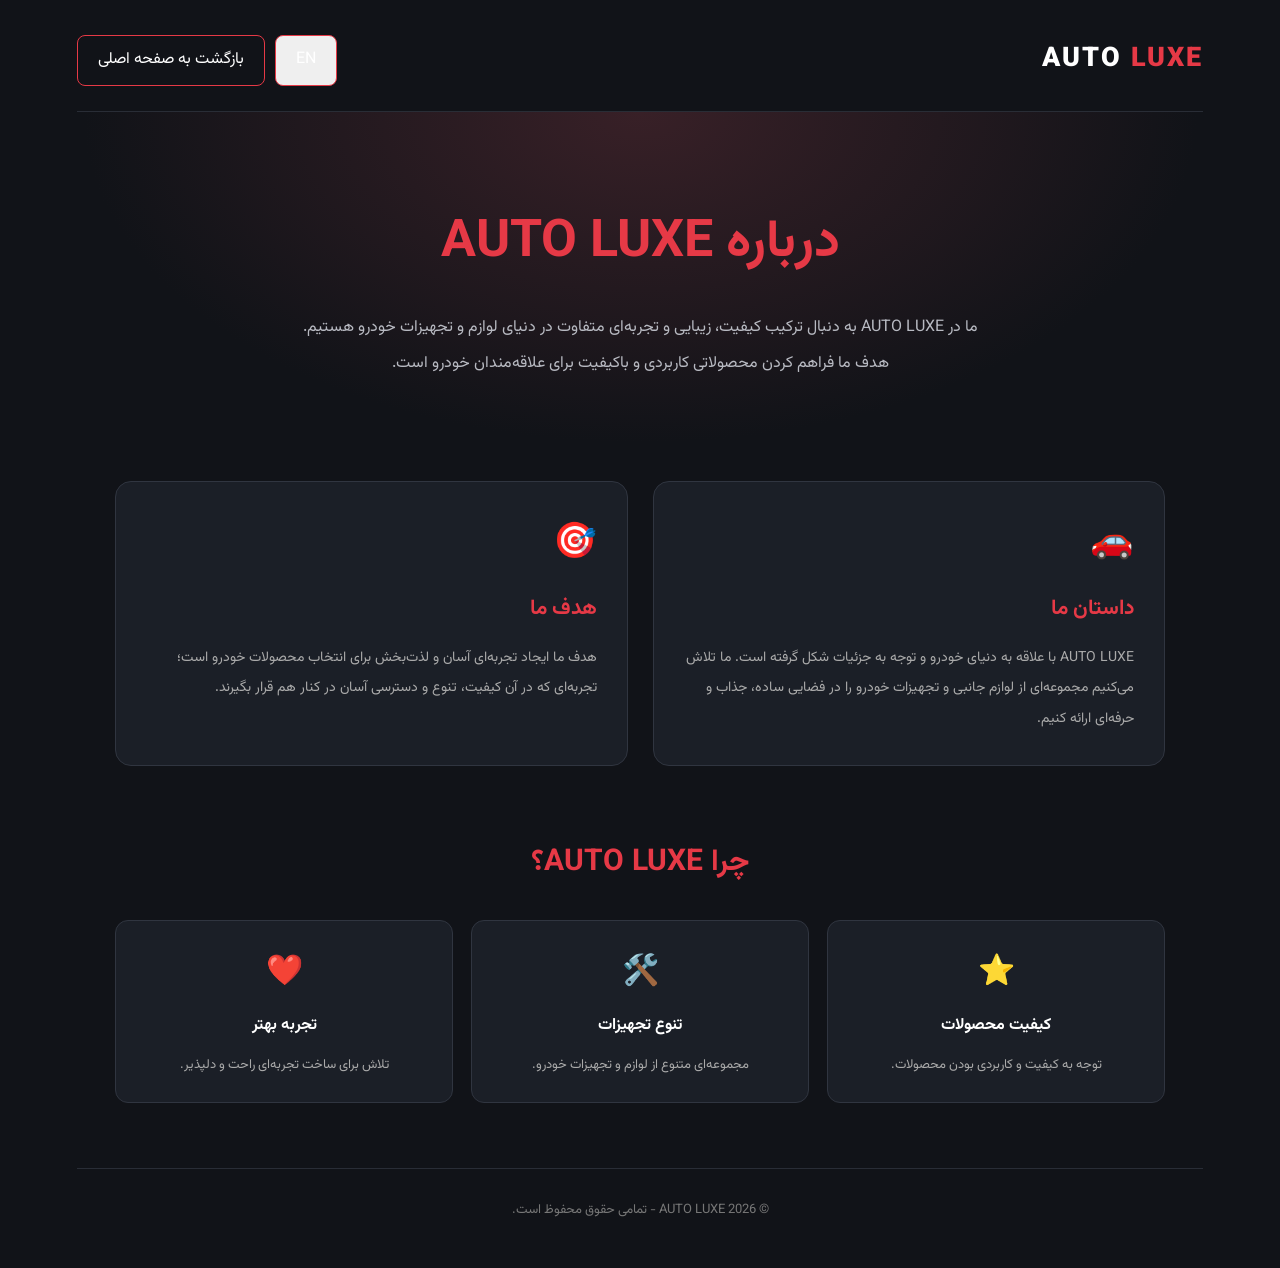
==== about.html @ 9f7d2a21 "Update about.html" ====
<!DOCTYPE html>
<html lang="fa" dir="rtl">
<head>
  <meta charset="UTF-8">
  <meta name="viewport" content="width=device-width, initial-scale=1.0">
  <title>درباره ما | AUTO LUXE</title>
  <link rel="stylesheet" href="style.css">

  <style>
    .about-page {
      min-height: 100vh;
      background: #111318;
      color: #fff;
      padding: 35px 6%;
    }

    .about-header {
      display: flex;
      justify-content: space-between;
      align-items: center;
      padding-bottom: 25px;
      border-bottom: 1px solid #292d36;
    }

    .about-logo {
      font-size: 27px;
      font-weight: 900;
      letter-spacing: 2px;
    }

    .about-logo span { color: #e63946; }

    .about-back {
      color: #fff;
      text-decoration: none;
      border: 1px solid #e63946;
      padding: 10px 20px;
      border-radius: 8px;
      transition: .3s;
    }

    .about-back:hover {
      background: #e63946;
    }

    .about-hero {
      text-align: center;
      padding: 85px 15px 65px;
      background: radial-gradient(ellipse at top, #382027, #111318 70%);
    }

    .about-hero h1 {
      font-size: clamp(32px, 5vw, 52px);
      margin-bottom: 20px;
    }

    .about-hero h1 span { color: #e63946; }

    .about-hero p {
      color: #b8bac2;
      line-height: 2.2;
      max-width: 700px;
      margin: auto;
    }

    .about-content {
      max-width: 1050px;
      margin: 35px auto 70px;
      display: grid;
      grid-template-columns: 1fr 1fr;
      gap: 25px;
    }

    .about-box {
      background: #1b1f27;
      border: 1px solid #303540;
      border-radius: 16px;
      padding: 30px;
      transition: .3s;
    }

    .about-box:hover {
      transform: translateY(-6px);
      border-color: #e63946;
    }

    .about-box .about-icon {
      font-size: 35px;
      margin-bottom: 15px;
    }

    .about-box h2 {
      font-size: 21px;
      margin-bottom: 15px;
    }

    .about-box h2 span { color: #e63946; }

    .about-box p {
      color: #aaa;
      line-height: 2.2;
      font-size: 14px;
    }

    .about-features {
      max-width: 1050px;
      margin: auto;
      text-align: center;
      padding-bottom: 65px;
    }

    .about-features h2 {
      font-size: 30px;
      margin-bottom: 30px;
    }

    .about-features h2 span { color: #e63946; }

    .features-grid {
      display: grid;
      grid-template-columns: repeat(3, 1fr);
      gap: 18px;
    }

    .feature-item {
      background: #1b1f27;
      border: 1px solid #303540;
      border-radius: 13px;
      padding: 25px 15px;
    }

    .feature-item .about-icon { font-size: 30px; }

    .feature-item h3 {
      margin: 12px 0;
      font-size: 16px;
    }

    .feature-item p {
      color: #aaa;
      font-size: 13px;
      line-height: 1.9;
    }

    .about-footer {
      text-align: center;
      color: #777;
      padding: 30px 10px 10px;
      border-top: 1px solid #292d36;
      font-size: 13px;
    }

    @media (max-width: 750px) {
      .about-content { grid-template-columns: 1fr; }
      .features-grid { grid-template-columns: 1fr; }
      .about-hero { padding: 55px 10px; }
    }
  </style>
</head>

<body>
  <main class="about-page">

    <header class="about-header">
  <div class="about-logo">AUTO <span>LUXE</span></div>

  <div style="display:flex; gap:10px; align-items:center;">
    <button id="languageToggle" class="about-back" onclick="toggleLanguage()">
      EN
    </button>

    <a href="index.html" class="about-back"
       data-fa="بازگشت به صفحه اصلی"
       data-en="Back to Home">
      بازگشت به صفحه اصلی
    </a>
  </div>
</header>

    <section class="about-hero">
  <h1>
    <span data-fa="درباره" data-en="About">درباره</span>
    <span>AUTO LUXE</span>
  </h1>

  <p
    data-fa="ما در AUTO LUXE به دنبال ترکیب کیفیت، زیبایی و تجربه‌ای متفاوت در دنیای لوازم و تجهیزات خودرو هستیم. هدف ما فراهم کردن محصولاتی کاربردی و باکیفیت برای علاقه‌مندان خودرو است."
    data-en="At AUTO LUXE, we aim to combine quality, style, and a unique experience in the world of automotive accessories and equipment. Our goal is to provide practical, high-quality products for car enthusiasts.">
    ما در AUTO LUXE به دنبال ترکیب کیفیت، زیبایی و تجربه‌ای متفاوت
    در دنیای لوازم و تجهیزات خودرو هستیم.
    هدف ما فراهم کردن محصولاتی کاربردی و باکیفیت برای علاقه‌مندان خودرو است.
  </p>
</section>

   <section class="about-content">

  <div class="about-box">
    <div class="about-icon">🚗</div>
    <h2>
      <span data-fa="داستان" data-en="Our">داستان</span>
      <span data-fa="ما" data-en="Story">ما</span>
    </h2>
    <p
      data-fa="AUTO LUXE با علاقه به دنیای خودرو و توجه به جزئیات شکل گرفته است. ما تلاش می‌کنیم مجموعه‌ای از لوازم جانبی و تجهیزات خودرو را در فضایی ساده، جذاب و حرفه‌ای ارائه کنیم."
      data-en="AUTO LUXE was created from a passion for the automotive world and attention to detail. We strive to offer a collection of car accessories and equipment in a simple, attractive, and professional environment.">
      AUTO LUXE با علاقه به دنیای خودرو و توجه به جزئیات شکل گرفته است.
      ما تلاش می‌کنیم مجموعه‌ای از لوازم جانبی و تجهیزات خودرو را
      در فضایی ساده، جذاب و حرفه‌ای ارائه کنیم.
    </p>
  </div>

  <div class="about-box">
    <div class="about-icon">🎯</div>
    <h2>
      <span data-fa="هدف" data-en="Our">هدف</span>
      <span data-fa="ما" data-en="Mission">ما</span>
    </h2>
    <p
      data-fa="هدف ما ایجاد تجربه‌ای آسان و لذت‌بخش برای انتخاب محصولات خودرو است؛ تجربه‌ای که در آن کیفیت، تنوع و دسترسی آسان در کنار هم قرار بگیرند."
      data-en="Our mission is to make choosing automotive products easy and enjoyable, bringing quality, variety, and convenience together.">
      هدف ما ایجاد تجربه‌ای آسان و لذت‌بخش برای انتخاب محصولات خودرو است؛
      تجربه‌ای که در آن کیفیت، تنوع و دسترسی آسان در کنار هم قرار بگیرند.
    </p>
  </div>

</section>
   <section class="about-features">
  <h2>
    <span data-fa="چرا" data-en="Why">چرا</span>
    <span>AUTO LUXE؟</span>
  </h2>

  <div class="features-grid">

    <div class="feature-item">
      <div class="about-icon">⭐</div>
      <h3 data-fa="کیفیت محصولات" data-en="Product Quality">کیفیت محصولات</h3>
      <p
        data-fa="توجه به کیفیت و کاربردی بودن محصولات."
        data-en="A focus on product quality and practicality.">
        توجه به کیفیت و کاربردی بودن محصولات.
      </p>
    </div>

    <div class="feature-item">
      <div class="about-icon">🛠️</div>
      <h3 data-fa="تنوع تجهیزات" data-en="Wide Selection">تنوع تجهیزات</h3>
      <p
        data-fa="مجموعه‌ای متنوع از لوازم و تجهیزات خودرو."
        data-en="A diverse collection of automotive accessories and equipment.">
        مجموعه‌ای متنوع از لوازم و تجهیزات خودرو.
      </p>
    </div>

    <div class="feature-item">
      <div class="about-icon">❤️</div>
      <h3 data-fa="تجربه بهتر" data-en="Better Experience">تجربه بهتر</h3>
      <p
        data-fa="تلاش برای ساخت تجربه‌ای راحت و دلپذیر."
        data-en="Striving to create a smooth and enjoyable experience.">
        تلاش برای ساخت تجربه‌ای راحت و دلپذیر.
      </p>
    </div>

  </div>
</section>

   <footer class="about-footer"
  data-fa="© 2026 AUTO LUXE - تمامی حقوق محفوظ است."
  data-en="© 2026 AUTO LUXE - All rights reserved.">
  © 2026 AUTO LUXE - تمامی حقوق محفوظ است.
</footer>
  </main>
  <script>
  let currentLanguage = "fa";

  function toggleLanguage() {
    currentLanguage = currentLanguage === "fa" ? "en" : "fa";

    document.documentElement.lang = currentLanguage;
    document.documentElement.dir = currentLanguage === "fa" ? "rtl" : "ltr";

    document.querySelectorAll("[data-fa][data-en]").forEach(element => {
      element.textContent = element.getAttribute(`data-${currentLanguage}`);
    });

    const languageButton = document.getElementById("languageToggle");
    languageButton.textContent = currentLanguage === "fa" ? "EN" : "FA";
  }
</script>
</body>
  
</html>
---- style.css ----
@font-face {
  font-family: "Vazirmatn";
  src: url("images/Vazirmatn%5Bwght%5D.woff2") format("woff2");
  font-weight: 100 900;
  font-style: normal;
  font-display:  block;
}
:root {
  --bg: #101216;
  --surface: #191c22;
  --surface2: #20242c;
  --red: #ef343d;
  --gold: #e6bd72;
  --white: #f7f7f8;
  --muted: #a4a8b1;
  --border: rgba(255,255,255,.09);
}

* { box-sizing: border-box; margin: 0; padding: 0; }

html { scroll-behavior: smooth; scroll-padding-top: 100px; }

body {
  font-family: "Vazirmatn", Tahoma, sans-serif;
  background: var(--bg);
  color: var(--white);
  line-height: 1.8;
  overflow-x: hidden;
}

button, input { font: inherit; }
button, a { -webkit-tap-highlight-color: transparent; }
button { cursor: pointer; }
a { color: inherit; text-decoration: none; }
button:focus-visible, a:focus-visible, input:focus-visible {
  outline: 2px solid var(--gold);
  outline-offset: 4px;
}

.topbar {
  display: flex;
  justify-content: space-between;
  gap: 20px;
  padding: 8px 7%;
  background: #0b0d10;
  color: var(--muted);
  font-size: 11px;
  border-bottom: 1px solid var(--border);
}

.header {
  height: 84px;
  padding: 0 7%;
  display: flex;
  align-items: center;
  justify-content: space-between;
  gap: 25px;
  background: rgba(16,18,22,.96);
  position: sticky;
  top: 0;
  z-index: 20;
  border-bottom: 1px solid var(--border);
  backdrop-filter: blur(18px);
}

.logo { display: flex; align-items: center; gap: 10px; font-weight: 900; letter-spacing: 1px; font-size: 20px; }
.logo b { color: var(--red); }
.logo small { display: block; color: var(--muted); font-size: 8px; letter-spacing: 2px; line-height: 1.5; }
.logo-icon {
  width: 43px; height: 43px; border: 2px solid var(--red);
  transform: skew(-9deg); display: grid; place-items: center;
  font-size: 27px; color: var(--white); border-radius: 9px;
}
.logo-icon span { color: var(--gold); font-size: 12px; }

.nav { display: flex; gap: 28px; font-size: 13px; color: #d6d6da; }
.nav a { transition: color .25s; }
.nav a:hover { color: var(--red); }

.header-actions { display: flex; gap: 12px; align-items: center; }
.icon-btn {
  position: relative; background: var(--surface2); border: 1px solid var(--border);
  width: 42px; height: 42px; border-radius: 12px; color: white; font-size: 21px;
}
.icon-btn:hover { border-color: var(--red); }
.cart-count {
  position: absolute; top: -7px; left: -7px; background: var(--red);
  border-radius: 50%; min-width: 19px; height: 19px; font-size: 11px;
  display: grid; place-items: center;
}
.menu-toggle { display: none; background: none; color: white; border: 0; font-size: 26px; }

.search-panel {
  display: none; gap: 10px; padding: 18px 7%;
  background: var(--surface); border-bottom: 1px solid var(--border);
}
.search-panel.open { display: flex; }
.search-panel input, .newsletter input {
  flex: 1; min-width: 0; padding: 12px 15px; color: white;
  background: var(--bg); border: 1px solid var(--border); border-radius: 10px;
}
.search-panel button, .newsletter button {
  padding: 10px 20px; background: var(--red); color: white; border: 0; border-radius: 10px;
}

.hero {
  min-height: 610px;
  padding: 85px 8%;
  display: flex;
  align-items: center;
  position: relative;
  isolation: isolate;
  overflow: hidden;
  background:
  linear-gradient(
    90deg,
    rgba(10, 12, 16, 0.88) 0%,
    rgba(10, 12, 16, 0.65) 48%,
    rgba(10, 12, 16, 0.20) 100%
  ),
  url("images/sport.jpg") center center / cover no-repeat;
}
.hero-bg {
  position: absolute; inset: 0; z-index: -2;
  background:
    linear-gradient(270deg, rgba(13,15,20,.98) 0%, rgba(13,15,20,.86) 36%, rgba(13,15,20,.22) 100%),
    linear-gradient(0deg, rgba(13,15,20,.75), transparent 55%),
  url("images/sport.jpg") center 55%/cover;
  animation: heroReveal 1.1s ease both;
}
.hero-content { max-width: 570px; animation: rise .8s .1s both; }
.eyebrow, .section-kicker { color: var(--gold); font-size: 11px; letter-spacing: 1.5px; }
.eyebrow { display: flex; align-items: center; gap: 9px; }
.eyebrow i { width: 7px; height: 7px; border-radius: 50%; background: var(--red); box-shadow: 0 0 14px var(--red); }
.hero h1 { font-size: clamp(38px, 5vw, 66px); line-height: 1.5; margin: 20px 0; font-weight: 900; }
.hero h1 span, .section-heading h2 span, .promo h2 span { color: var(--red); }
.hero-content > p { color: #c1c3c9; font-size: 14px; max-width: 440px; line-height: 2.2; }
.hero-buttons { display: flex; gap: 12px; margin-top: 30px; flex-wrap: wrap; }
.btn { display: inline-flex; justify-content: center; align-items: center; gap: 12px; padding: 12px 23px; border-radius: 10px; font-size: 13px; font-weight: 700; transition: .25s; }
.btn-red { background: var(--red); color: white; box-shadow: 0 8px 25px rgba(239,52,61,.18); }
.btn-red:hover { background: #ff4b53; transform: translateY(-3px); box-shadow: 0 12px 30px rgba(239,52,61,.3); }
.btn-outline { border: 1px solid rgba(255,255,255,.35); }
.btn-outline:hover { background: white; color: #111; }
.hero-stats { display: flex; gap: 34px; margin-top: 42px; }
.hero-stats div { display: flex; flex-direction: column; }
.hero-stats strong { font-size: 22px; color: var(--gold); }
.hero-stats small { color: var(--muted); font-size: 11px; }
.hero-badge {
  position: absolute; left: 8%; bottom: 45px; padding: 20px 25px;
  background: rgba(20,22,27,.82); border: 1px solid rgba(230,189,114,.35);
  border-radius: 15px; backdrop-filter: blur(12px); display: flex; flex-direction: column;
}
.hero-badge span { color: var(--gold); font-size: 10px; letter-spacing: 3px; }
.hero-badge strong { font-size: 13px; }
.hero-badge small { color: var(--muted); font-size: 10px; }
.hero-decoration {
  position: absolute; bottom: -55px; right: 24%;
  font-size: clamp(60px, 11vw, 155px); font-weight: 900;
  color: rgba(255,255,255,.025); letter-spacing: 8px; pointer-events: none;
}

.benefits {
  display: grid; grid-template-columns: repeat(4,1fr);
  padding: 27px 7%; background: #171a20; border-bottom: 1px solid var(--border);
}
.benefit { display: flex; align-items: center; justify-content: center; gap: 13px; padding: 8px; border-left: 1px solid var(--border); }
.benefit:last-child { border-left: 0; }
.benefit > span { font-size: 25px; }
.benefit div { display: flex; flex-direction: column; }
.benefit strong { font-size: 12px; }
.benefit small { color: var(--muted); font-size: 10px; }

.section { padding: 90px 7%; }
.section-heading { display: flex; align-items: end; justify-content: space-between; gap: 20px; margin-bottom: 32px; }
.section-heading h2 { font-size: clamp(24px,3vw,35px); margin-top: 7px; font-weight: 800; }
.section-heading > p { font-size: 12px; color: var(--muted); }

.category-grid { display: grid; grid-template-columns: repeat(6,1fr); gap: 15px; }
.category-card {
  color: white; text-align: right; padding: 22px 17px; border-radius: 15px;
  background: linear-gradient(145deg,#20242c,#15171c);
  border: 1px solid var(--border); transition: .3s; min-width: 0;
}
.category-card:hover { transform: translateY(-6px); border-color: var(--red); background: #252932; }
.category-icon {
  width: 54px;
  height: 54px;
  display: grid;
  place-items: center;
  background: #292d36;
  border-radius: 13px;
  margin-bottom: 15px;
  overflow: hidden;
}

.category-icon img {
  width: 100%;
  height: 100%;
  object-fit: contain;
  display: block;
}
.category-card h3 { font-size: 13px; margin-bottom: 8px; }
.category-card > span { font-size: 10px; color: var(--gold); }

.products-section { background: #15171c; }
.filter-group { display: flex; gap: 8px; flex-wrap: wrap; }
.filter-btn { background: transparent; color: var(--muted); border: 1px solid var(--border); border-radius: 8px; padding: 8px 14px; font-size: 11px; }
.filter-btn.active, .filter-btn:hover { background: var(--red); border-color: var(--red); color: white; }

.product-grid { display: grid; grid-template-columns: repeat(4,minmax(0,1fr)); gap: 20px; }
.product-card {
  min-width: 0; border: 1px solid var(--border); border-radius: 15px;
  overflow: hidden; background: #1d2026; transition: .3s;
  animation: rise .5s both;
}
.product-card:hover { transform: translateY(-6px); border-color: rgba(230,189,114,.5); box-shadow: 0 15px 35px #0003; }
.product-image {
  position: relative;
  height: 210px;
  background: transparent;
  overflow: hidden;
}

.product-image img {
  width: 100%;
  height: 100%;
  object-fit: contain;
  display: block;
  transition: transform .5s;
  transform: scale(1);
}

.product-card:hover .product-image img {
  transform: scale(1);
}



.product-placeholder { width: 100%; height: 100%; display: grid; place-items: center; font-size: 65px; background: radial-gradient(circle,#353a44,#1d2026); }
.product-tag { position: absolute; top: 12px; right: 12px; padding: 4px 9px; background: var(--red); color: white; border-radius: 6px; font-size: 10px; }
.product-info { padding: 17px; }
.product-category { color: var(--gold); font-size: 10px; }
.product-info h3 { font-size: 14px; margin: 7px 0; }
.product-description { color: var(--muted); font-size: 11px; min-height: 40px; }
.product-rating { font-size: 11px; color: var(--gold); margin: 10px 0; }
.product-rating small { color: var(--muted); }
.product-bottom { display: flex; justify-content: space-between; align-items: center; gap: 8px; margin-top: 12px; }
.product-price { color: #ff636a; font-weight: 800; font-size: 13px; }
.add-cart { background: transparent; color: white; border: 1px solid #454a55; padding: 8px 10px; border-radius: 8px; font-size: 11px; }
.add-cart:hover { background: var(--red); border-color: var(--red); }
.empty-message { text-align: center; color: var(--muted); padding: 35px; }

.promo {
  margin: 20px 7% 0; padding: 55px 6%; border-radius: 20px;
  overflow: hidden; position: relative; isolation: isolate;
  background: linear-gradient(100deg,#2b1015,#57151b 60%,#16181e);
  border: 1px solid rgba(239,52,61,.25);
}
.promo::after { content:""; position:absolute; inset:0; z-index:-1; background: repeating-linear-gradient(135deg,transparent 0 45px,#ffffff05 46px 47px); }
.promo-content { position: relative; z-index: 2; }
.promo h2 { font-size: clamp(26px,3.5vw,42px); line-height: 1.8; margin: 10px 0; }
.promo p { color: #d4c2c4; font-size: 12px; margin-bottom: 22px; }
.promo-art { position: absolute; left: 7%; top: 50%; transform: translateY(-50%); width: 230px; height: 230px; display: grid; place-items: center; }
.promo-ring { position: absolute; inset: 0; border: 1px solid #ff667044; border-radius: 50%; box-shadow: 0 0 0 30px #ffffff04, 0 0 0 60px #ffffff03; }
.promo-art > span { font-size: 34px; line-height: 1.2; font-weight: 900; color: #ffffff18; text-align: center; transform: rotate(-12deg); }

.services-section { padding-bottom: 100px; }
.service-grid { display: grid; grid-template-columns: repeat(3,1fr); gap: 20px; }
.service-card { background: var(--surface); border: 1px solid var(--border); border-radius: 15px; padding: 27px; transition: .3s; }
.service-card:hover { border-color: var(--gold); transform: translateY(-4px); }
.service-card > span { display: grid; place-items: center; width: 43px; height: 43px; background: #332a20; color: var(--gold); border-radius: 12px; font-size: 23px; }
.service-card h3 { font-size: 15px; margin: 17px 0 8px; }
.service-card p { font-size: 12px; color: var(--muted); }

.footer { background: #0b0d10; border-top: 1px solid var(--border); padding: 55px 7% 0; }
.footer-main { display: grid; grid-template-columns: 1.5fr 1fr 1fr 1.5fr; gap: 40px; padding-bottom: 40px; }
.footer-brand p, .newsletter p { color: var(--muted); font-size: 11px; margin-top: 17px; max-width: 270px; }
.footer h3 { font-size: 13px; margin-bottom: 17px; }
.footer-main > div:not(.footer-brand) > a { display: block; color: var(--muted); font-size: 11px; margin-bottom: 9px; }
.footer-main a:hover { color: var(--gold); }
.newsletter form { display: flex; gap: 7px; margin-top: 14px; }
.newsletter input { width: 100%; font-size: 11px; }
.footer-bottom { display: flex; justify-content: space-between; gap: 15px; border-top: 1px solid var(--border); padding: 20px 0; color: var(--muted); font-size: 10px; }

.overlay { position: fixed; inset: 0; background: #0009; z-index: 39; opacity: 0; visibility: hidden; transition: .3s; }
.overlay.open { opacity: 1; visibility: visible; }
.cart-drawer { position: fixed; z-index: 40; top: 0; bottom: 0; left: 0; width: min(420px,100%); background: #181b21; padding: 24px; display: flex; flex-direction: column; transform: translateX(-105%); transition: transform .35s ease; border-right: 1px solid var(--border); }
.cart-drawer.open { transform: translateX(0); }
.drawer-header { display: flex; justify-content: space-between; align-items: center; border-bottom: 1px solid var(--border); padding-bottom: 18px; }
.drawer-header h2 { font-size: 20px; }
.drawer-header button { background: none; color: white; border: 0; font-size: 24px; }
.cart-items { overflow-y: auto; flex: 1; padding-top: 10px; }
.cart-item { display: flex; align-items: center; gap: 12px; padding: 15px 0; border-bottom: 1px solid var(--border); }
.cart-item-icon { display: grid; place-items: center; background: var(--surface2); border-radius: 10px; width: 52px; height: 52px; font-size: 25px; flex-shrink: 0; }
.cart-item-info { flex: 1; min-width: 0; }
.cart-item-info h4 { font-size: 12px; }
.cart-item-info p { color: var(--gold); font-size: 11px; }
.quantity { display: flex; align-items: center; gap: 9px; margin-top: 7px; }
.quantity button { width: 25px; height: 25px; background: var(--surface2); border: 1px solid var(--border); color: white; border-radius: 6px; }
.remove-item { background: transparent; color: #ff636a; border: 0; padding: 5px; }
.cart-empty { text-align: center; color: var(--muted); padding: 45px 10px; }
.cart-footer { padding-top: 18px; border-top: 1px solid var(--border); }
.cart-total { display: flex; justify-content: space-between; margin-bottom: 18px; }
.cart-total strong { color: var(--gold); }
.checkout-btn { width: 100%; border: 0; }
.cart-footer > small { display: block; color: var(--muted); font-size: 10px; text-align: center; margin-top: 12px; }

.toast { position: fixed; z-index: 60; bottom: 25px; right: 50%; transform: translate(50%,20px); background: #252a31; border: 1px solid var(--gold); color: white; padding: 12px 22px; border-radius: 10px; font-size: 12px; opacity: 0; visibility: hidden; transition: .3s; max-width: 90%; text-align: center; }
.toast.show { opacity: 1; visibility: visible; transform: translate(50%,0); }

@keyframes rise { from { opacity: 0; transform: translateY(20px); } to { opacity: 1; transform: translateY(0); } }
@keyframes heroReveal { from { opacity: .5; transform: scale(1.04); } to { opacity: 1; transform: scale(1); } }

@media (max-width: 1050px) {
  .header { padding: 0 4%; gap: 15px; }
  .nav { gap: 15px; }
  .category-grid { grid-template-columns: repeat(3,1fr); }
  .product-grid { grid-template-columns: repeat(3,minmax(0,1fr)); }
  .section { padding-left: 5%; padding-right: 5%; }
  .footer-main { gap: 22px; }
}
@media (max-width: 720px) {
  .topbar { padding: 7px 4%; font-size: 9px; }
  .topbar span:last-child { display: none; }
  .header { height: 70px; padding: 0 4%; gap: 10px; }
  .logo { font-size: 16px; gap: 7px; }
  .logo-icon { width: 35px; height: 35px; font-size: 22px; }
  .menu-toggle { display: block; order: 3; }
  .header-actions { margin-right: auto; gap: 7px; }
  .icon-btn { width: 36px; height: 36px; }
  .nav {
    display: none; position: absolute; top: 69px; right: 0; left: 0;
    flex-direction: column; gap: 0; background: #15171c;
    border-bottom: 1px solid var(--border); padding: 10px 5%;
  }
  .nav.open { display: flex; }
  .nav a { padding: 12px 5px; border-bottom: 1px solid var(--border); }
  .hero { min-height: 600px; padding: 65px 6%; align-items: flex-start; }
  .hero-bg {
    background:
      linear-gradient(270deg,rgba(13,15,20,.94),rgba(13,15,20,.57)),
      linear-gradient(0deg,#101216,transparent 70%),
      url("https://images.unsplash.com/photo-1492144534655-ae79c964c9d7?auto=format&fit=crop&w=1000&q=80") center/cover;
  }
  .hero h1 { font-size: 43px; }
  .hero-badge { left: 6%; bottom: 20px; padding: 12px 16px; }
  .hero-stats { gap: 20px; margin-top: 28px; }
  .hero-stats strong { font-size: 18px; }
  .benefits { grid-template-columns: repeat(2,1fr); padding: 15px 4%; gap: 8px; }
  .benefit { justify-content: flex-start; border: 0; padding: 9px; }
  .benefit > span { font-size: 21px; }
  .section { padding: 60px 4%; }
  .section-heading { align-items: flex-start; flex-direction: column; gap: 14px; }
  .category-grid { grid-template-columns: repeat(2,minmax(0,1fr)); gap: 10px; }
  .category-card { padding: 16px 13px; }
  .product-grid { grid-template-columns: repeat(2,minmax(0,1fr)); gap: 12px; }
  .product-image { height: 155px; }
  .product-info { padding: 12px; }
  .product-info h3 { font-size: 12px; }
  .product-price { font-size: 11px; }
  .add-cart { font-size: 10px; padding: 7px; }
  .product-bottom { flex-wrap: wrap; }
  .filter-group { gap: 6px; }
  .filter-btn { padding: 7px 10px; }
  .promo { margin: 0 4%; padding: 35px 6%; }
  .promo-art { left: -50px; opacity: .5; }
  .promo-content { max-width: 100%; }
  .promo h2 { font-size: 25px; }
  .service-grid { grid-template-columns: 1fr; gap: 12px; }
  .footer { padding: 40px 5% 0; }
  .footer-main { grid-template-columns: repeat(2,minmax(0,1fr)); gap: 30px 18px; }
  .footer-brand { grid-column: 1/-1; }
  .newsletter { grid-column: 1/-1; }
  .footer-bottom { font-size: 9px; }
}
@media (max-width: 380px) {
  .hero h1 { font-size: 36px; }
  .hero-stats { gap: 13px; }
  .hero-stats strong { font-size: 16px; }
  .product-image { height: 130px; }
  .product-bottom { flex-direction: column; align-items: stretch; }
}
@media (prefers-reduced-motion: reduce) {
  *, *::before, *::after { animation-duration: .01ms !important; transition-duration: .01ms !important; scroll-behavior: auto !important; }
}
.cart-product-image {
  width: 64px;
  height: 64px;
  object-fit: contain;
  border-radius: 10px;
  display: block;
}

/* تیترهای حرفه‌ای فروشگاه */
h1,
h2,
h3,
.hero h1,
.section-heading h2,
.promo h2 {
 font-family: "Vazirmatn", Tahoma, sans-serif;
}

/* ===== AUTO LUXE INTRO SCREEN ===== */

.intro-screen {
  position: fixed;
  inset: 0;
  z-index: 99999;
  display: flex;
  align-items: center;
  justify-content: center;
  overflow: hidden;
  isolation: isolate;
  background:
    linear-gradient(
      90deg,
      rgba(8, 9, 12, 0.94),
      rgba(8, 9, 12, 0.55),
      rgba(8, 9, 12, 0.82)
    ),
    url("images/sport.jpg") center 55% / cover no-repeat,
    #090a0d;
  color: #fff;
  opacity: 1;
  visibility: visible;
  transition:
    opacity 0.7s ease,
    visibility 0.7s ease;
}

.intro-screen::before {
  content: "";
  position: absolute;
  inset: 0;
  z-index: -1;
  background:
    linear-gradient(
      0deg,
      #090a0d 0%,
      transparent 35%,
      rgba(0, 0, 0, 0.12) 70%,
      rgba(0, 0, 0, 0.6) 100%
    );
}

.intro-red-glow {
  position: absolute;
  top: -20%;
  left: 50%;
  width: min(80vw, 850px);
  height: 250px;
  transform: translateX(-50%);
  background: rgba(255, 24, 45, 0.24);
  filter: blur(100px);
  pointer-events: none;
  animation: introGlow 2.5s ease-in-out infinite alternate;
}

.intro-content {
  width: min(90%, 760px);
  text-align: center;
  position: relative;
  z-index: 1;
  animation: introReveal 1s ease both;
}

.intro-logo {
  font-family: "Vazirmatn", Tahoma, sans-serif;
  font-size: clamp(30px, 5vw, 54px);
  font-weight: 900;
  letter-spacing: 3px;
  direction: ltr;
  text-shadow: 0 0 30px rgba(255, 25, 48, 0.25);
}

.intro-logo span {
  color: #ff263f;
}

.intro-line {
  width: 75px;
  height: 3px;
  margin: 20px auto;
  border-radius: 20px;
  background: #ff263f;
  box-shadow: 0 0 18px #ff263f;
  animation: introLine 1.1s ease both;
}

.intro-kicker {
  font-size: 11px;
  letter-spacing: 4px;
  color: #ff5264;
  direction: ltr;
}

.intro-content h1 {
  margin: 18px 0;
  font-family: "Vazirmatn", Tahoma, sans-serif;
  font-size: clamp(24px, 4.5vw, 46px);
  font-weight: 900;
  line-height: 1.7;
  text-shadow: 0 3px 24px #000;
}

.intro-description {
  color: #dedee3;
  font-size: clamp(12px, 2vw, 16px);
  line-height: 2;
}

.intro-loading {
  width: 150px;
  height: 3px;
  margin: 35px auto 15px;
  overflow: hidden;
  background: rgba(255, 255, 255, 0.18);
  border-radius: 20px;
}

.intro-loading span {
  display: block;
  width: 45%;
  height: 100%;
  background: #ff263f;
  box-shadow: 0 0 12px #ff263f;
  animation: introProgress 2s linear forwards;
}

.intro-entering {
  font-size: 11px;
  color: #b9b9c0;
}

.intro-bottom {
  position: absolute;
  bottom: 25px;
  left: 5%;
  right: 5%;
  display: flex;
  justify-content: space-between;
  gap: 12px;
  color: #aaaab2;
  font-size: 10px;
  letter-spacing: 2px;
  direction: ltr;
}

.intro-screen.intro-hidden {
  opacity: 0;
  visibility: hidden;
  pointer-events: none;
}

@keyframes introReveal {
  from {
    opacity: 0;
    transform: translateY(18px);
  }
  to {
    opacity: 1;
    transform: translateY(0);
  }
}

@keyframes introLine {
  from { width: 0; }
  to { width: 75px; }
}

@keyframes introProgress {
  from { width: 0; }
  to { width: 100%; }
}

@keyframes introGlow {
  from { opacity: 0.5; }
  to { opacity: 1; }
}

@media (max-width: 600px) {
  .intro-screen {
    background-position: 58% center;
  }

  .intro-kicker {
    font-size: 9px;
    letter-spacing: 2px;
  }

  .intro-content h1 {
    margin: 14px 0;
  }

  .intro-bottom {
    bottom: 16px;
    font-size: 8px;
    letter-spacing: 1px;
  }
}

@media (prefers-reduced-motion: reduce) {
  .intro-screen,
  .intro-screen *,
  .intro-screen::before {
    animation: none !important;
    transition: none !important;
  }
}
.intro-screen {
  transition: opacity 0.8s ease, visibility 0.8s ease;
}

.intro-screen.intro-hidden {
  opacity: 0;
  visibility: hidden;
  pointer-events: none;
}

.language-btn {
  min-width: 42px;
  height: 42px;
  padding: 0 10px;
  border: 1px solid rgba(230, 189, 114, 0.45);
  border-radius: 12px;
  background: #20242c;
  color: #e6bd72;
  font-weight: 800;
  font-size: 12px;
  cursor: pointer;
  transition: all 0.25s ease;
}

.language-btn:hover {
  background: #ef343d;
  color: #fff;
  border-color: #ef343d;
  transform: translateY(-2px);
}

.header-actions {
  display: flex;
  align-items: center;
  gap: 10px;
}
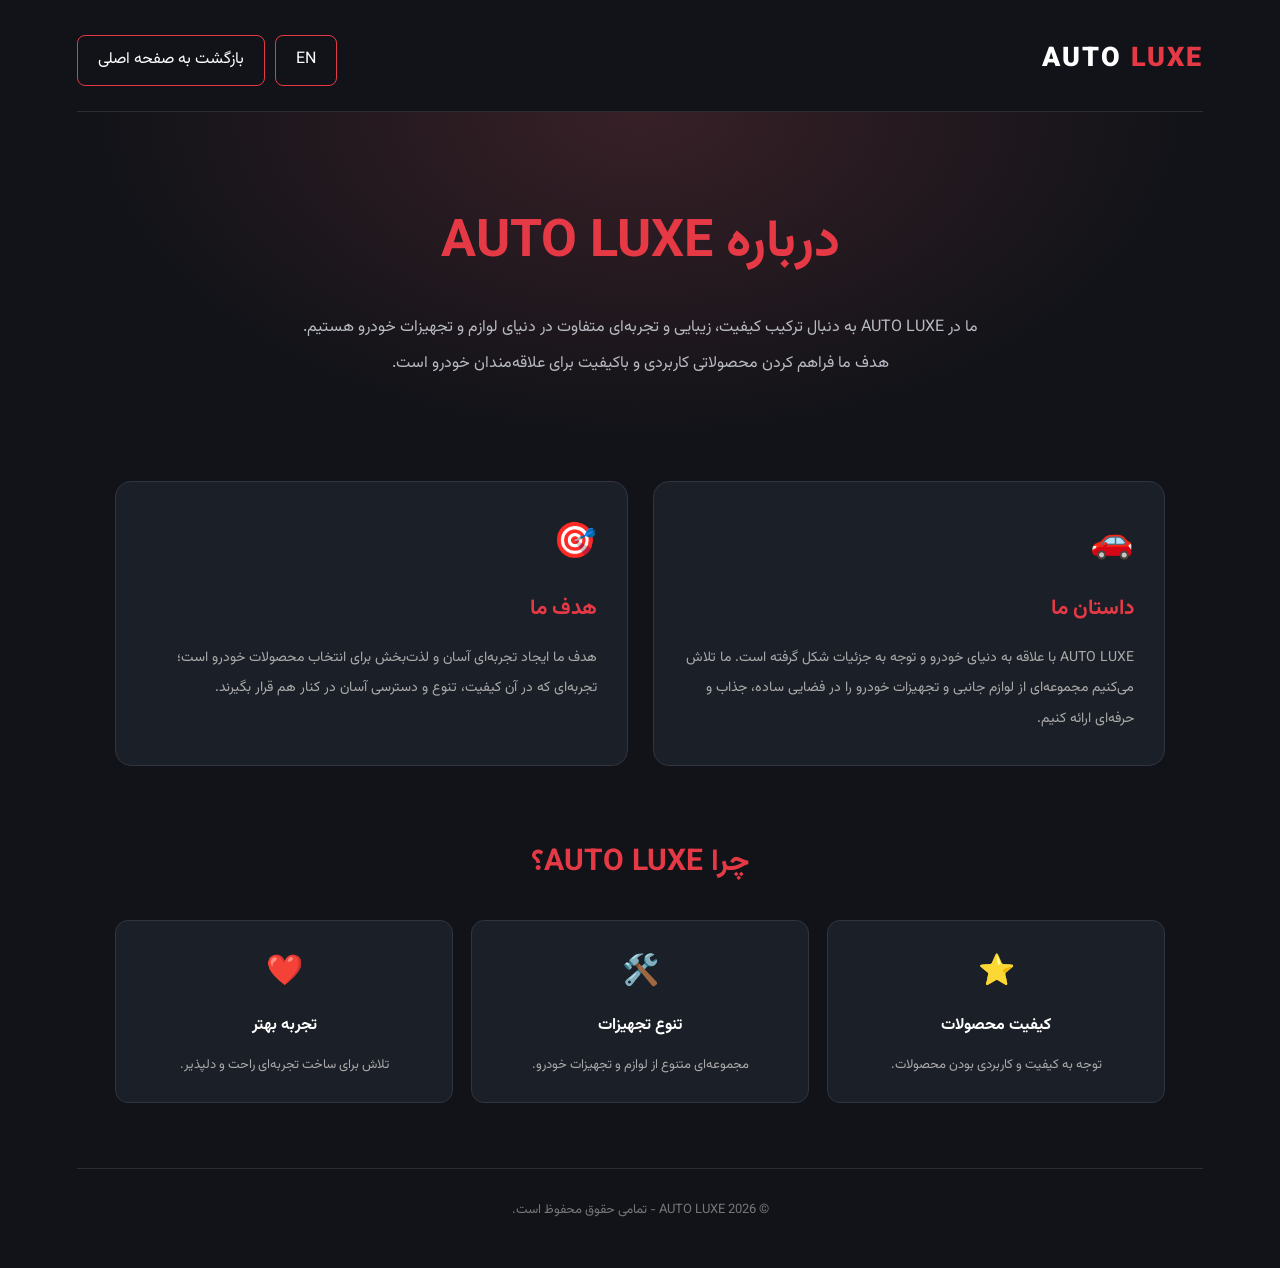
==== commit 76731591: "Update about.html" ====
--- a/about.html
+++ b/about.html
@@ -30,18 +30,26 @@
 
     .about-logo span { color: #e63946; }
 
-    .about-back {
-      color: #fff;
-      text-decoration: none;
-      border: 1px solid #e63946;
-      padding: 10px 20px;
-      border-radius: 8px;
-      transition: .3s;
-    }
-
-    .about-back:hover {
-      background: #e63946;
-    }
+  .about-back {
+  display: inline-flex;
+  align-items: center;
+  justify-content: center;
+  color: #fff;
+  background: transparent;
+  text-decoration: none;
+  border: 1px solid #e63946;
+  padding: 10px 20px;
+  border-radius: 8px;
+  font: inherit;
+  cursor: pointer;
+  transition: .3s;
+}
+
+.about-back:hover {
+  background: #e63946;
+  border-color: #e63946;
+  color: #fff;
+}
 
     .about-hero {
       text-align: center;
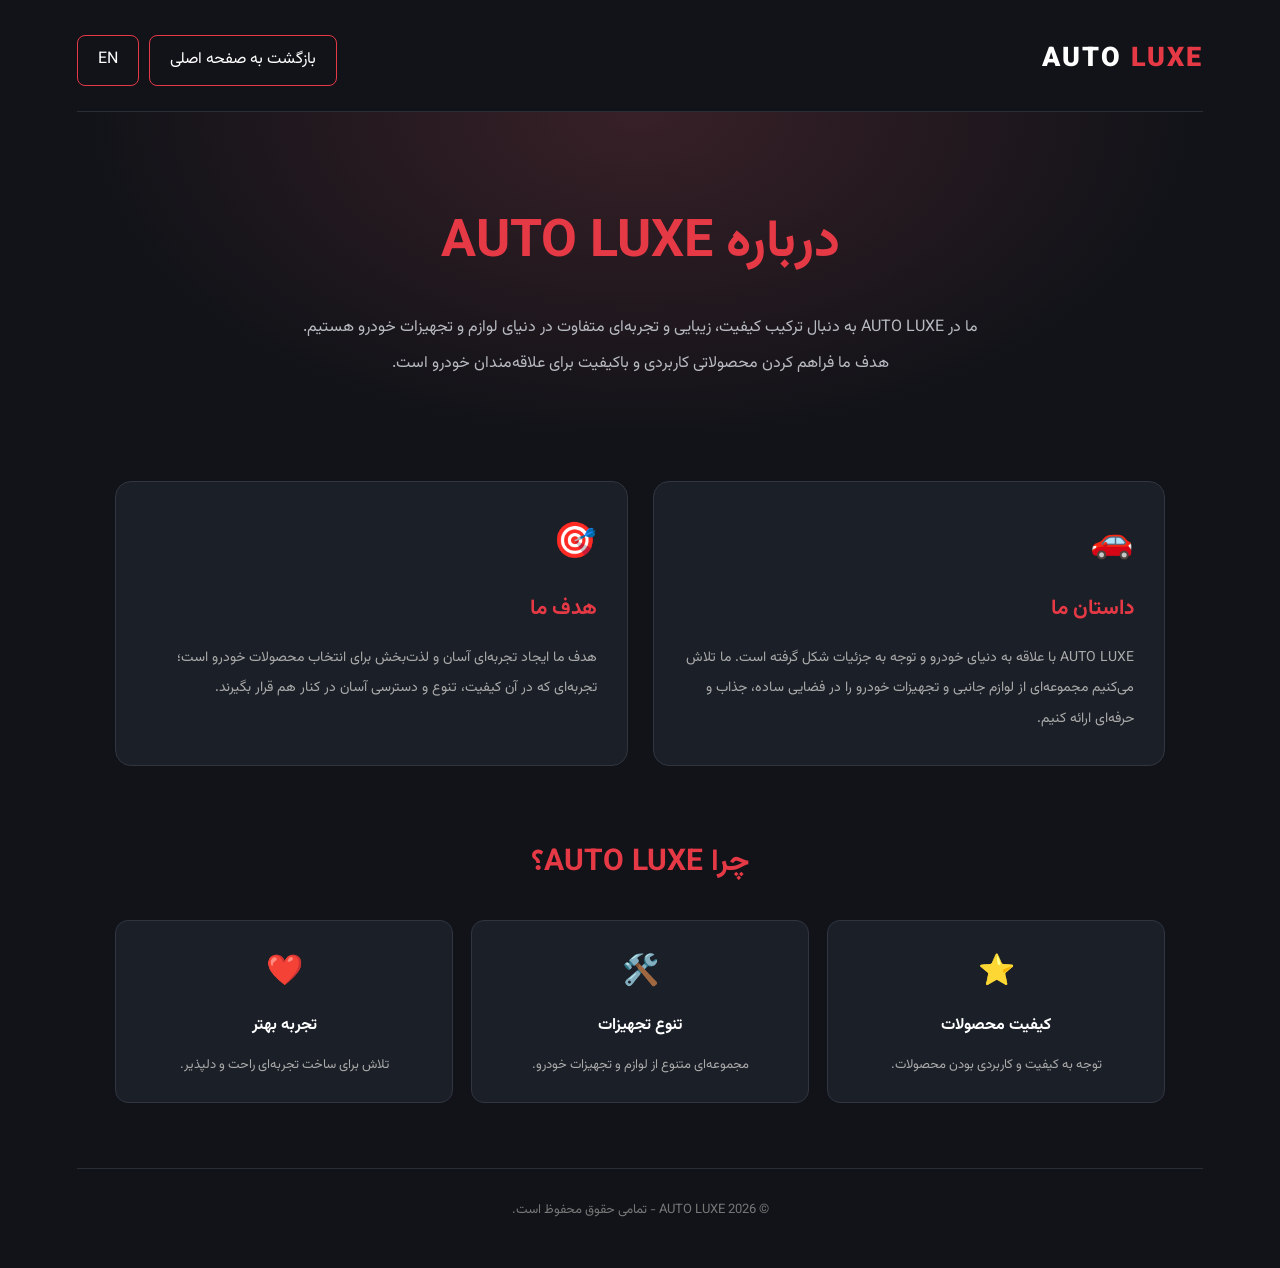
==== commit ede622aa: "Update about.html" ====
--- a/about.html
+++ b/about.html
@@ -169,19 +169,20 @@
 <body>
   <main class="about-page">
 
-    <header class="about-header">
+ <header class="about-header">
   <div class="about-logo">AUTO <span>LUXE</span></div>
 
   <div style="display:flex; gap:10px; align-items:center;">
-    <button id="languageToggle" class="about-back" onclick="toggleLanguage()">
-      EN
-    </button>
 
     <a href="index.html" class="about-back"
        data-fa="بازگشت به صفحه اصلی"
        data-en="Back to Home">
       بازگشت به صفحه اصلی
     </a>
+
+    <button id="languageToggle" class="about-back"
+      type="button" onclick="toggleLanguage()">EN</button>
+
   </div>
 </header>
 
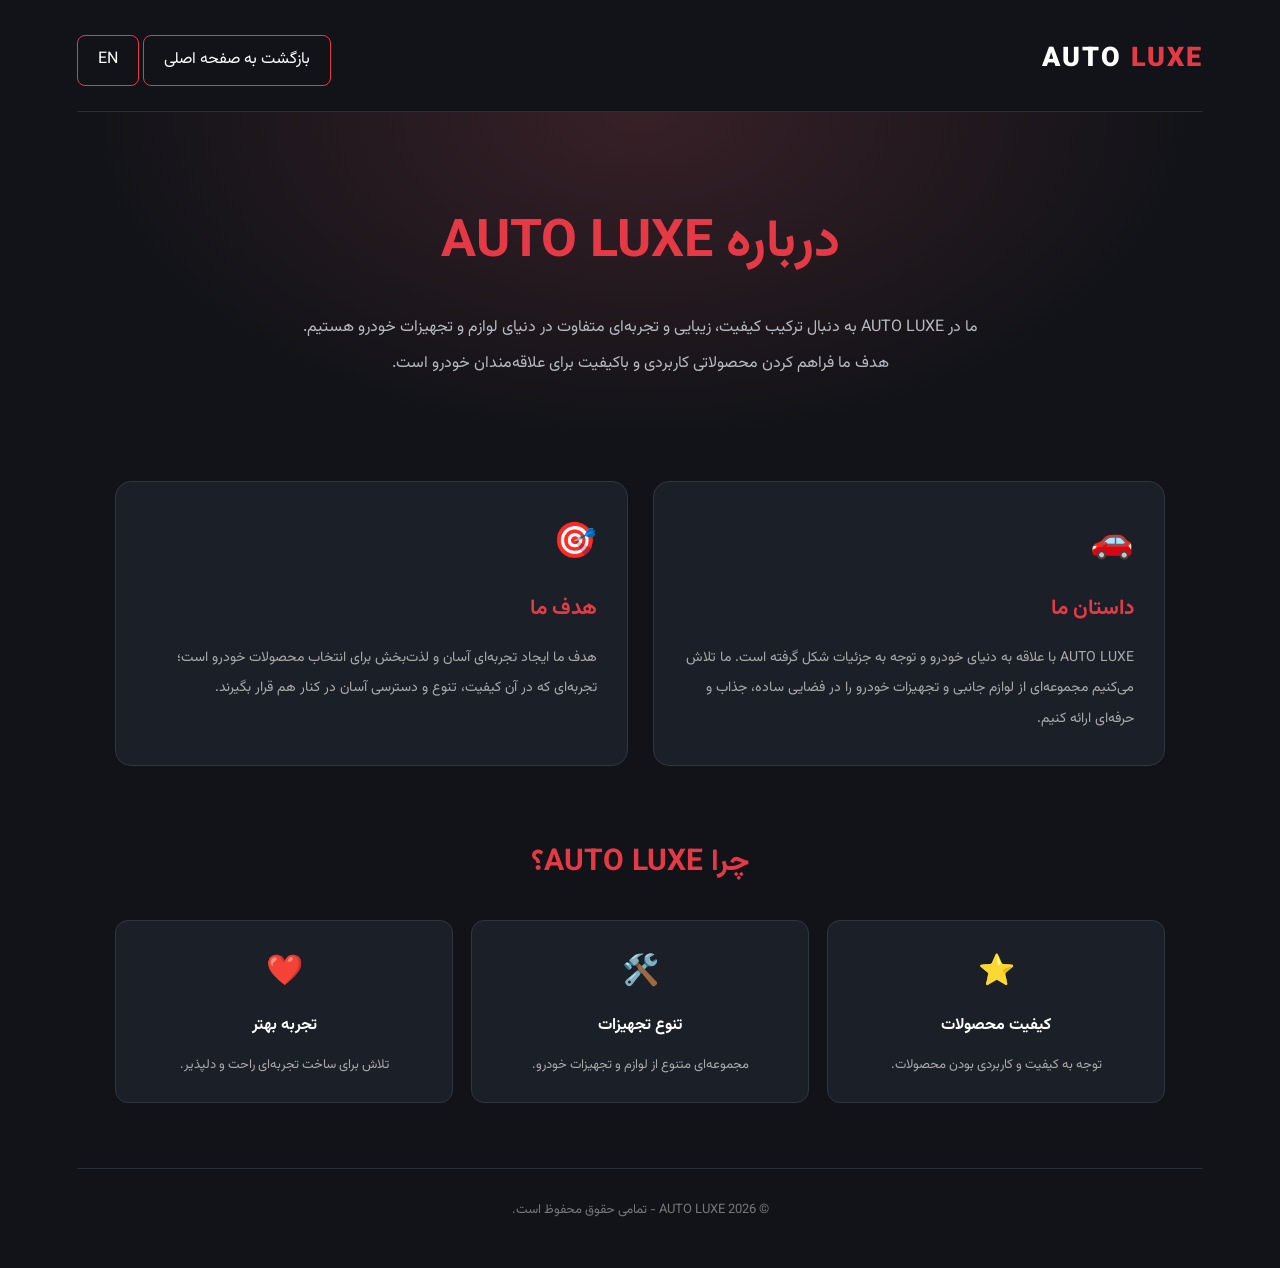
==== commit 8efc7644: "Update about.html" ====
--- a/about.html
+++ b/about.html
@@ -29,8 +29,7 @@
     }
 
     .about-logo span { color: #e63946; }
-
-  .about-back {
+.about-back {
   display: inline-flex;
   align-items: center;
   justify-content: center;
@@ -172,7 +171,7 @@
  <header class="about-header">
   <div class="about-logo">AUTO <span>LUXE</span></div>
 
-  <div style="display:flex; gap:10px; align-items:center;">
+ <div class="about-header-actions">
 
     <a href="index.html" class="about-back"
        data-fa="بازگشت به صفحه اصلی"
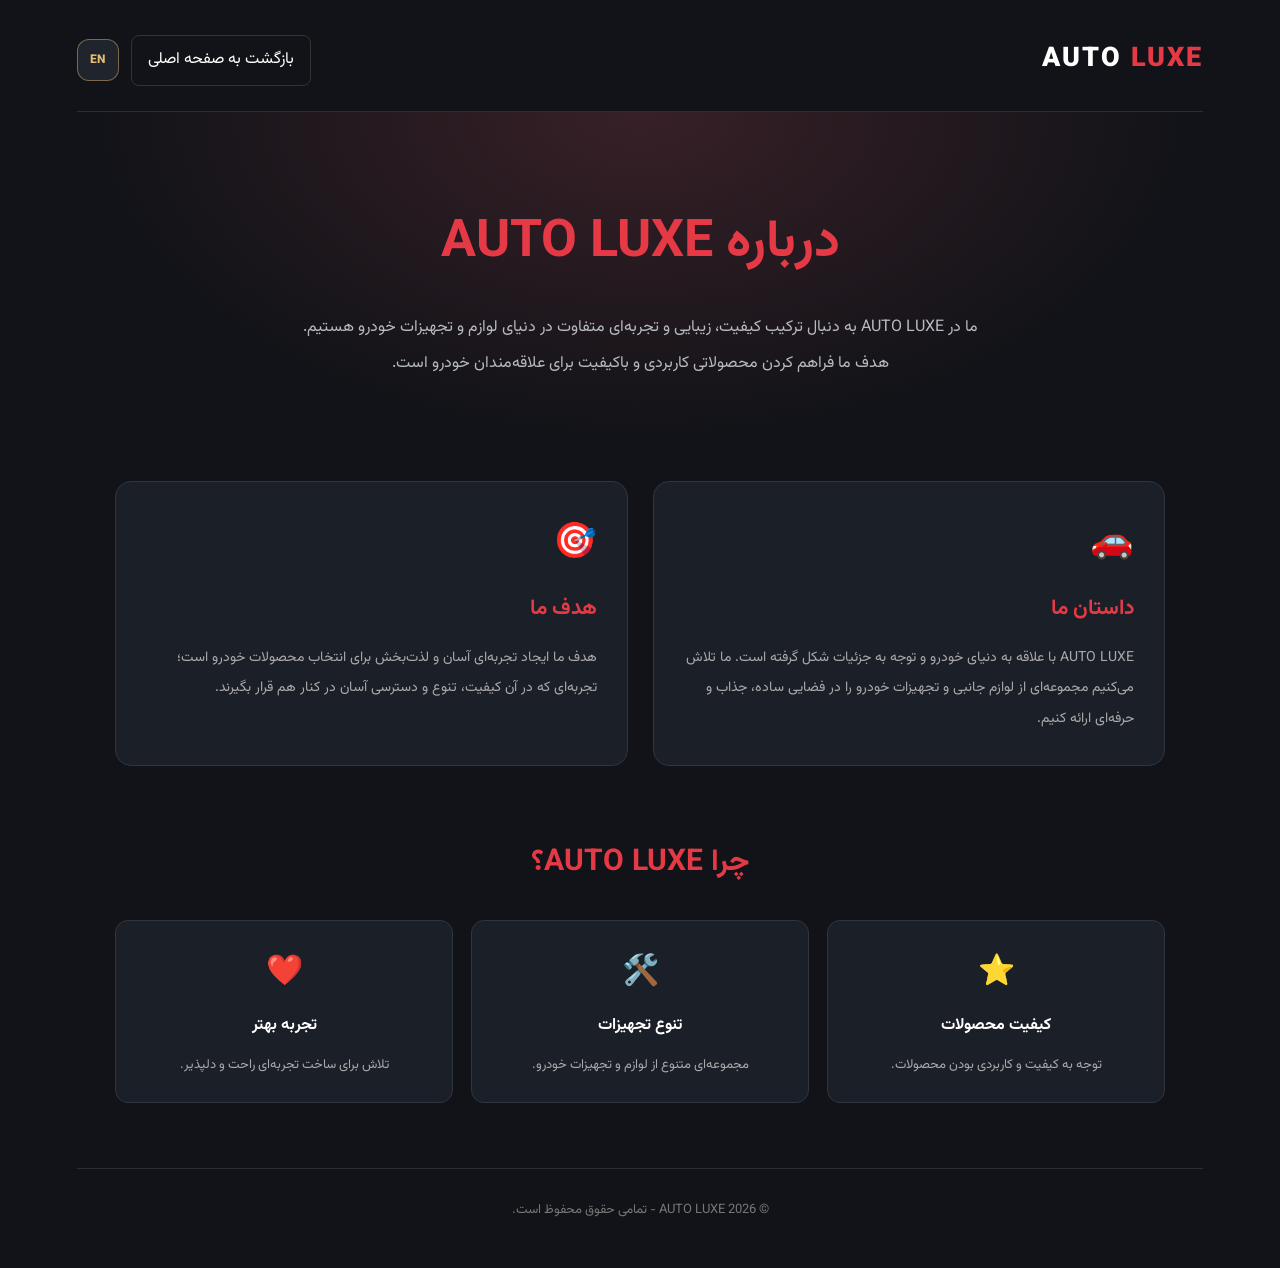
==== commit 7df855a8: "Update about.html" ====
--- a/about.html
+++ b/about.html
@@ -29,27 +29,50 @@
     }
 
     .about-logo span { color: #e63946; }
-.about-back {
-  display: inline-flex;
+.about-header-actions {
+  display: flex;
   align-items: center;
-  justify-content: center;
-  color: #fff;
+  gap: 12px;
+}
+
+.about-header a {
+  color: white;
+  text-decoration: none;
   background: transparent;
-  text-decoration: none;
-  border: 1px solid #e63946;
-  padding: 10px 20px;
+  border: 1px solid #333;
   border-radius: 8px;
-  font: inherit;
+  padding: 10px 16px;
+  font-family: inherit;
   cursor: pointer;
   transition: .3s;
 }
 
-.about-back:hover {
-  background: #e63946;
-  border-color: #e63946;
+.about-header a:hover {
+  background: #e00020;
+  border-color: #e00020;
   color: #fff;
 }
 
+.about-header .language-btn {
+  min-width: 42px;
+  height: 42px;
+  padding: 0 10px;
+  border: 1px solid rgba(230, 189, 114, 0.45);
+  border-radius: 12px;
+  background: #20242c;
+  color: #e6bd72;
+  font-weight: 800;
+  font-size: 12px;
+  cursor: pointer;
+  transition: all 0.25s ease;
+}
+
+.about-header .language-btn:hover {
+  background: #ef343d;
+  color: #fff;
+  border-color: #ef343d;
+  transform: translateY(-2px);
+}
     .about-hero {
       text-align: center;
       padding: 85px 15px 65px;
@@ -173,13 +196,13 @@
 
  <div class="about-header-actions">
 
-    <a href="index.html" class="about-back"
+    <a href="index.html" class="back-home"
        data-fa="بازگشت به صفحه اصلی"
        data-en="Back to Home">
       بازگشت به صفحه اصلی
     </a>
 
-    <button id="languageToggle" class="about-back"
+ <button id="languageToggle" class="language-btn"
       type="button" onclick="toggleLanguage()">EN</button>
 
   </div>
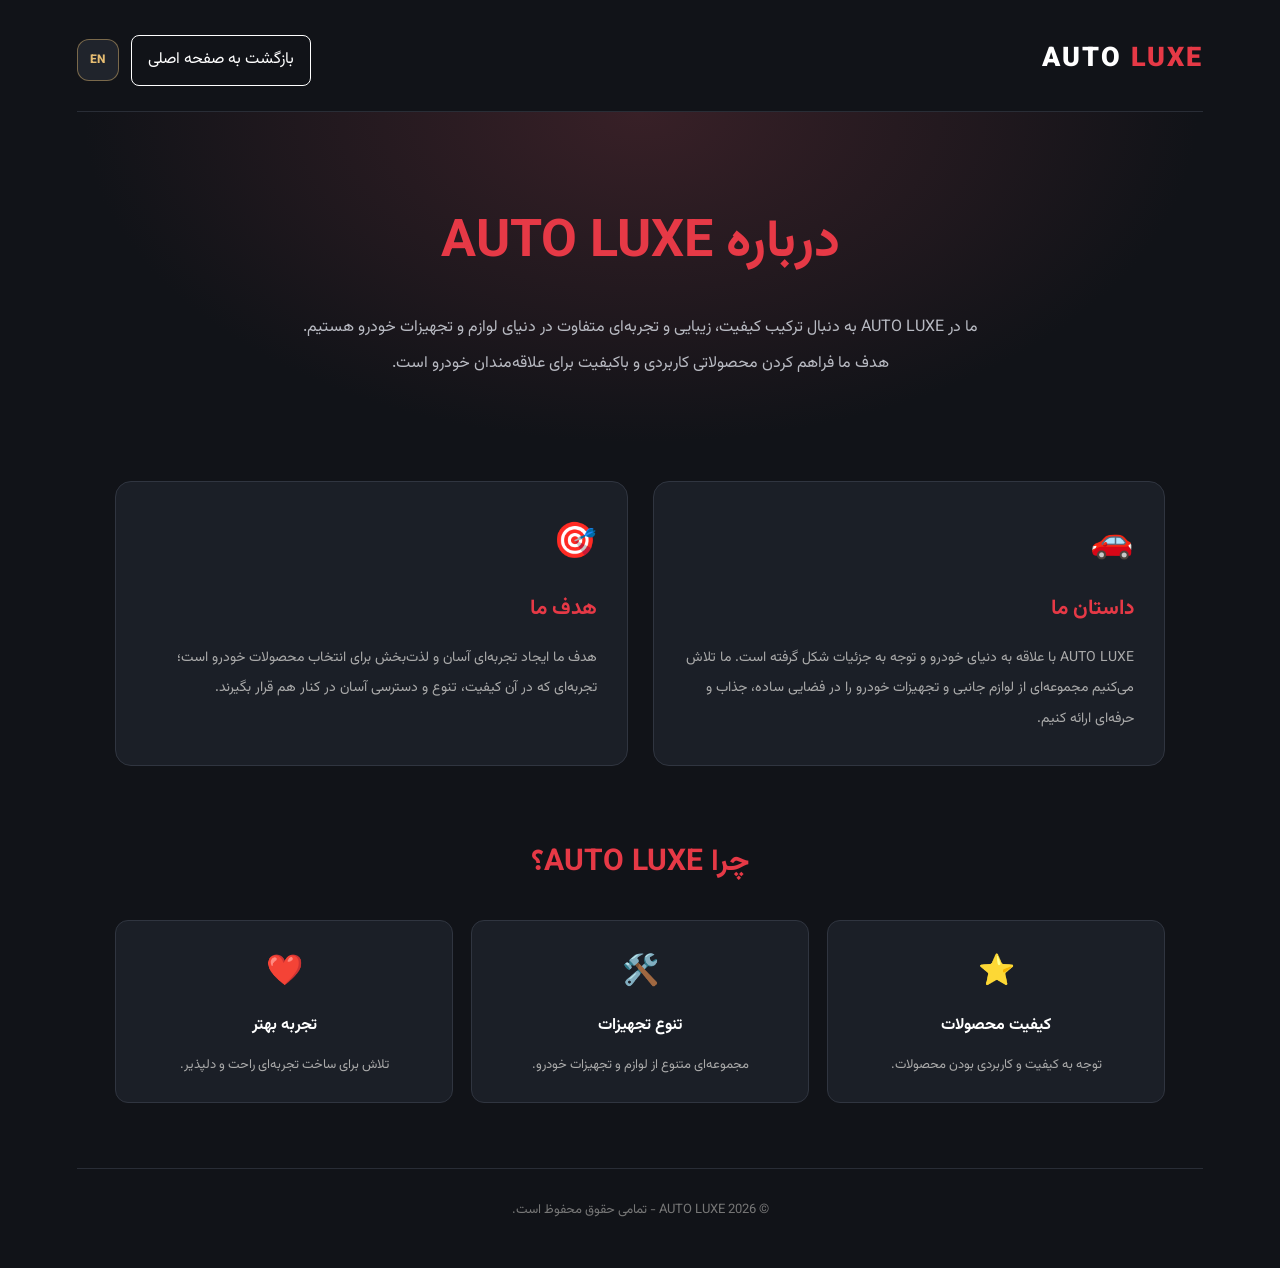
==== commit 26b57459: "Update about.html" ====
--- a/about.html
+++ b/about.html
@@ -39,7 +39,7 @@
   color: white;
   text-decoration: none;
   background: transparent;
-  border: 1px solid #333;
+ border: 1px solid #fff;
   border-radius: 8px;
   padding: 10px 16px;
   font-family: inherit;
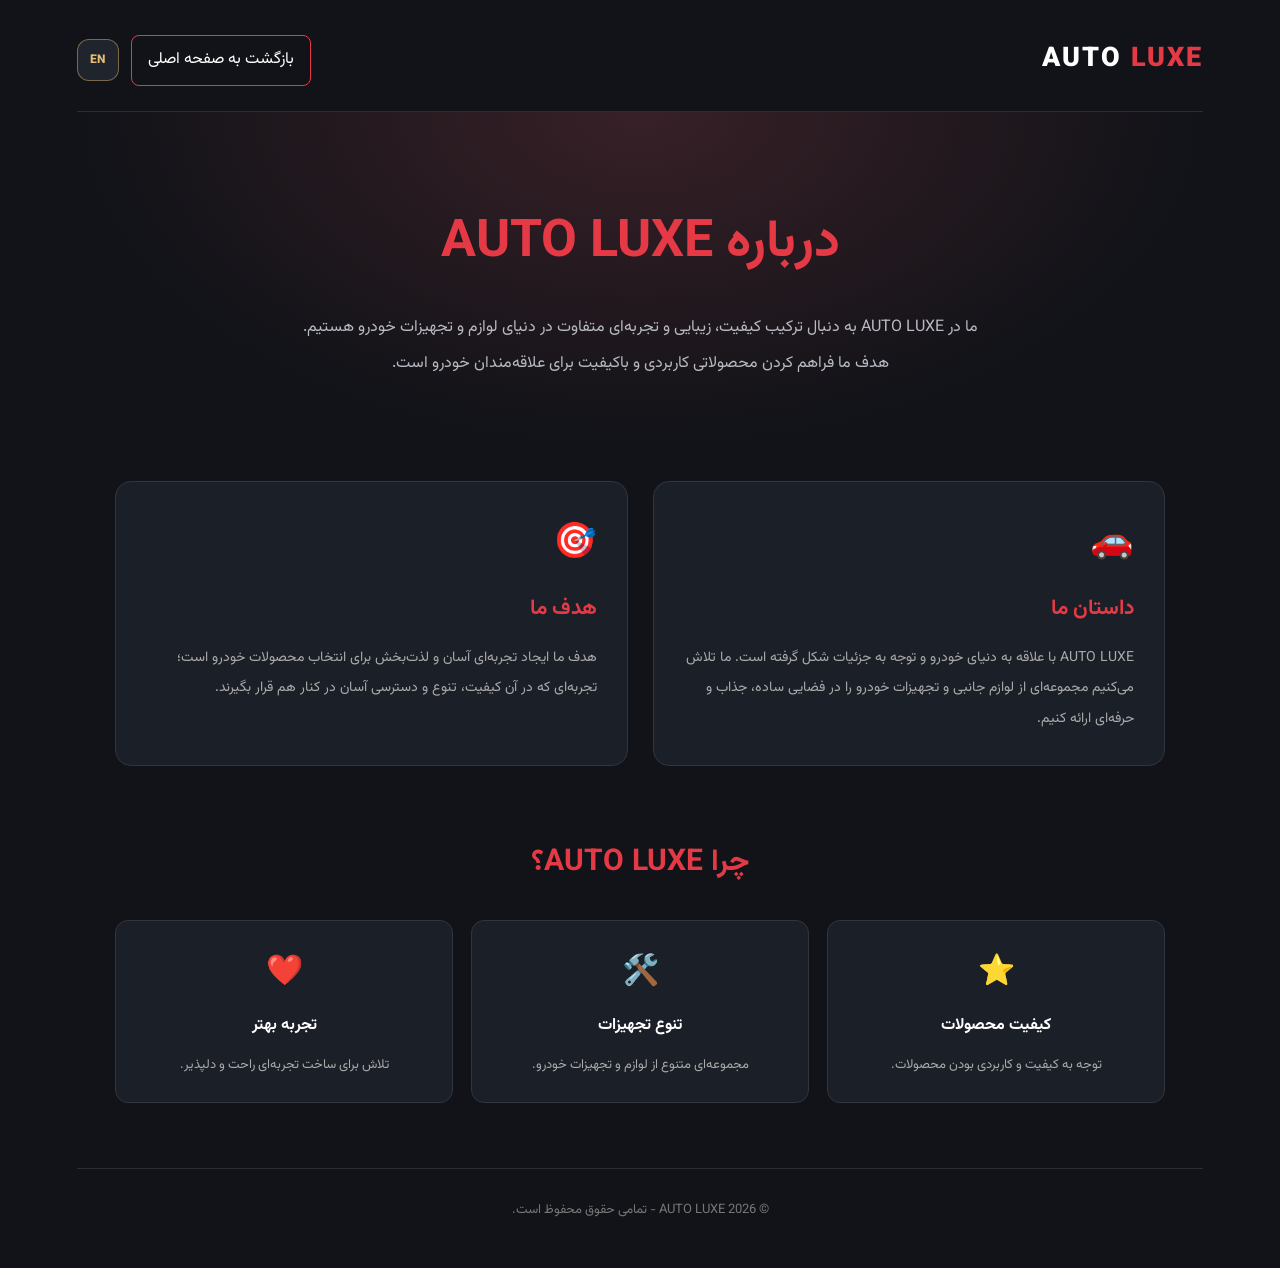
==== commit e816164e: "Update about.html" ====
--- a/about.html
+++ b/about.html
@@ -39,7 +39,7 @@
   color: white;
   text-decoration: none;
   background: transparent;
- border: 1px solid #fff;
+border: 1px solid #e63946;
   border-radius: 8px;
   padding: 10px 16px;
   font-family: inherit;
